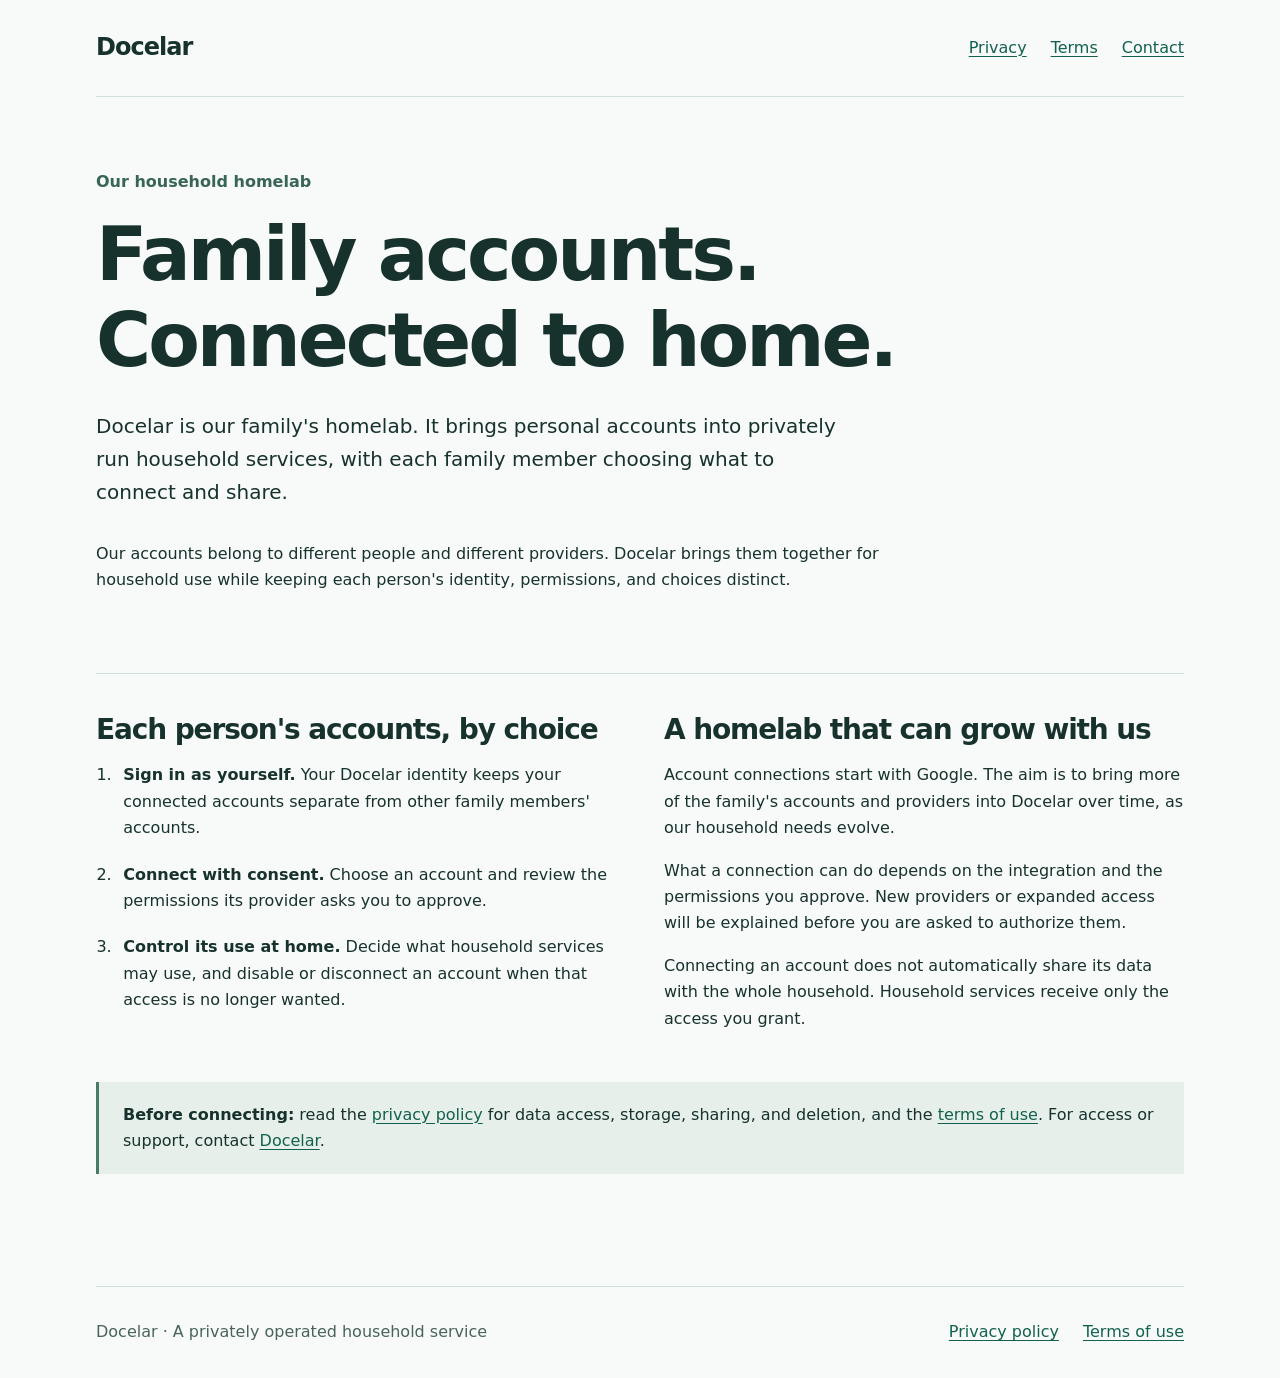
==== index.html @ 4ddb5891 "Publish the public Docelar site" ====
<!doctype html>
<html lang="en">
<head>
  <meta charset="utf-8">
  <meta name="viewport" content="width=device-width,initial-scale=1">
  <meta name="robots" content="noindex, nofollow, noarchive">
  <meta name="description" content="Docelar is our family's household homelab, connecting personal accounts to privately run services with consent and control.">
  <title>Docelar · Our household homelab</title>
  <link rel="stylesheet" href="/styles.css">
</head>
<body>
  <a class="skip" href="#main">Skip to content</a>
  <header><a class="brand" href="/">Docelar</a><nav aria-label="Main"><a href="/privacy/">Privacy</a><a href="/terms/">Terms</a><a href="mailto:contact@docelar.net">Contact</a></nav></header>
  <main id="main">
    <section class="hero" aria-labelledby="title">
      <p class="eyebrow">Our household homelab</p>
      <h1 id="title">Family accounts.<br>Connected to home.</h1>
      <p class="lead">Docelar is our family's homelab. It brings personal accounts into privately run household services, with each family member choosing what to connect and share.</p>
      <p>Our accounts belong to different people and different providers. Docelar brings them together for household use while keeping each person's identity, permissions, and choices distinct.</p>
    </section>
    <div class="split">
      <section aria-labelledby="how"><h2 id="how">Each person's accounts, by choice</h2><ol class="steps"><li><strong>Sign in as yourself.</strong> Your Docelar identity keeps your connected accounts separate from other family members' accounts.</li><li><strong>Connect with consent.</strong> Choose an account and review the permissions its provider asks you to approve.</li><li><strong>Control its use at home.</strong> Decide what household services may use, and disable or disconnect an account when that access is no longer wanted.</li></ol></section>
      <section aria-labelledby="permissions"><h2 id="permissions">A homelab that can grow with us</h2><p>Account connections start with Google. The aim is to bring more of the family's accounts and providers into Docelar over time, as our household needs evolve.</p><p>What a connection can do depends on the integration and the permissions you approve. New providers or expanded access will be explained before you are asked to authorize them.</p><p>Connecting an account does not automatically share its data with the whole household. Household services receive only the access you grant.</p></section>
    </div>
    <aside class="note"><strong>Before connecting:</strong> read the <a href="/privacy/">privacy policy</a> for data access, storage, sharing, and deletion, and the <a href="/terms/">terms of use</a>. For access or support, contact <a href="mailto:contact@docelar.net">Docelar</a>.</aside>
  </main>
  <footer><span>Docelar · A privately operated household service</span><div class="link-list"><a href="/privacy/">Privacy policy</a><a href="/terms/">Terms of use</a></div></footer>
</body>
</html>
---- styles.css ----
:root{font-family:system-ui,-apple-system,BlinkMacSystemFont,"Segoe UI",sans-serif;color:#17322d;background:#f7faf9;font-size:100%;line-height:1.65}*{box-sizing:border-box}body{margin:0}a{color:#12614e;text-underline-offset:.2em}a:hover{color:#103d32}a:focus-visible{outline:3px solid #b7791f;outline-offset:5px}header,main,footer{width:min(100% - 3rem,68rem);margin-inline:auto}header{display:flex;align-items:center;justify-content:space-between;gap:1.5rem;padding:1.75rem 0;border-bottom:1px solid #d1dfda}.brand{font-weight:750;letter-spacing:-.04em;font-size:1.5rem;text-decoration:none;color:#17322d}nav{display:flex;gap:1.5rem;flex-wrap:wrap}nav a{font-size:1rem}main{padding:4.5rem 0 5rem}.eyebrow{font-size:1rem;font-weight:650;color:#386557;margin:0 0 1rem}h1,h2,h3{line-height:1.15;letter-spacing:-.04em}h1{font-size:clamp(2.6rem,6vw,4.7rem);max-width:17ch;margin:0 0 1.6rem}h2{font-size:1.75rem;margin:0 0 1rem}h3{font-size:1.2rem}.lead{font-size:1.25rem;max-width:47rem;margin-bottom:2rem}.hero{padding-bottom:4rem;max-width:54rem}.button{display:inline-block;background:#173f33;color:#fff;border-radius:.4rem;padding:.7rem 1.15rem;text-decoration:none;font-weight:600}.button:hover{background:#245b49;color:white}.split{display:grid;grid-template-columns:1fr 1fr;gap:3rem;border-top:1px solid #d1dfda;padding-top:2.5rem}.steps{padding-left:1.3rem}.steps li{padding:0 0 1.25rem .4rem}.note{padding:1.25rem 1.5rem;background:#e6efea;border-left:3px solid #487b64;margin:2rem 0}.prose{max-width:48rem}.prose h1{font-size:clamp(2.4rem,5vw,3.5rem);max-width:none}.prose h2{margin-top:2.5rem;font-size:1.5rem}.prose li{margin-bottom:.65rem}.updated{color:#486459;font-size:1rem}.link-list{display:flex;gap:1.5rem;flex-wrap:wrap}footer{padding:2rem 0;border-top:1px solid #d1dfda;display:flex;justify-content:space-between;gap:1.5rem;flex-wrap:wrap;color:#486459;font-size:1rem}.skip{position:absolute;left:1rem;top:-5rem;background:white;padding:.7rem}.skip:focus{top:1rem}@media(max-width:42rem){header{align-items:flex-start;flex-direction:column;gap:.75rem}main{padding-top:3rem}.hero{padding-bottom:2.5rem}.split{grid-template-columns:1fr;gap:1.5rem}nav,.link-list{gap:1rem}header,main,footer{width:calc(100% - 2rem)}}
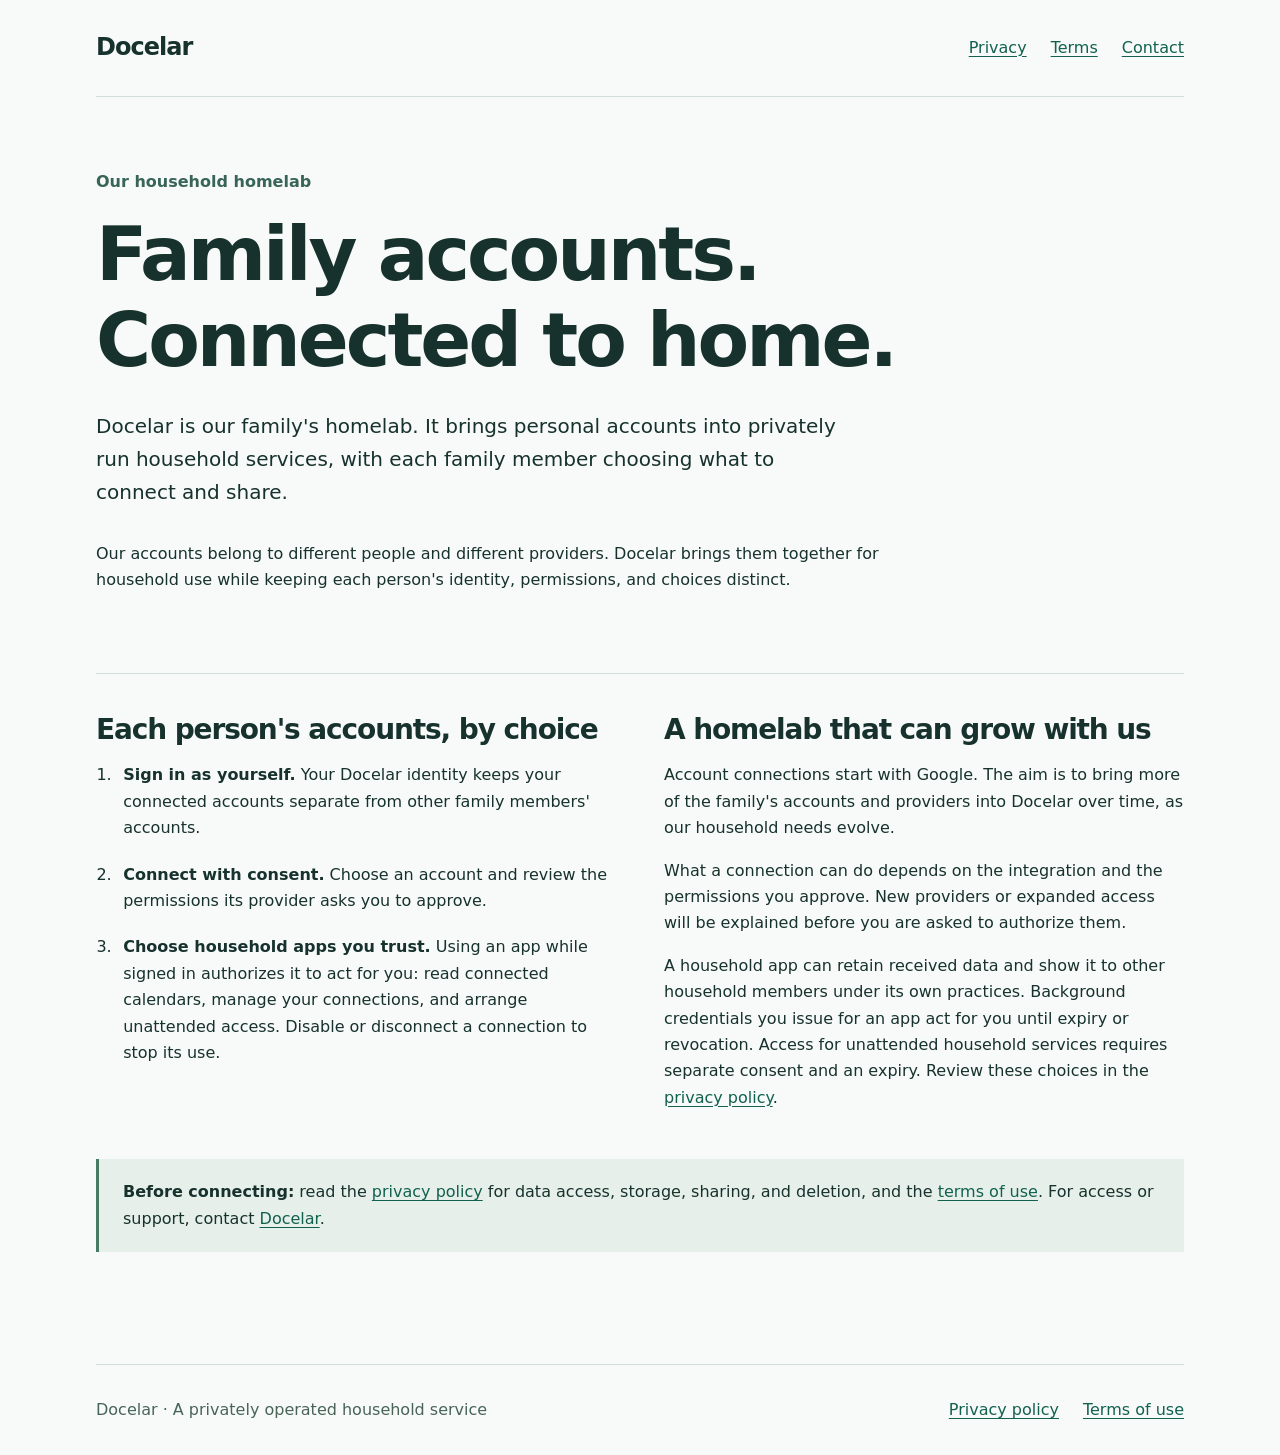
==== commit e064787e: "Publish the public Docelar site" ====
--- a/index.html
+++ b/index.html
@@ -19,8 +19,8 @@
       <p>Our accounts belong to different people and different providers. Docelar brings them together for household use while keeping each person's identity, permissions, and choices distinct.</p>
     </section>
     <div class="split">
-      <section aria-labelledby="how"><h2 id="how">Each person's accounts, by choice</h2><ol class="steps"><li><strong>Sign in as yourself.</strong> Your Docelar identity keeps your connected accounts separate from other family members' accounts.</li><li><strong>Connect with consent.</strong> Choose an account and review the permissions its provider asks you to approve.</li><li><strong>Control its use at home.</strong> Decide what household services may use, and disable or disconnect an account when that access is no longer wanted.</li></ol></section>
-      <section aria-labelledby="permissions"><h2 id="permissions">A homelab that can grow with us</h2><p>Account connections start with Google. The aim is to bring more of the family's accounts and providers into Docelar over time, as our household needs evolve.</p><p>What a connection can do depends on the integration and the permissions you approve. New providers or expanded access will be explained before you are asked to authorize them.</p><p>Connecting an account does not automatically share its data with the whole household. Household services receive only the access you grant.</p></section>
+      <section aria-labelledby="how"><h2 id="how">Each person's accounts, by choice</h2><ol class="steps"><li><strong>Sign in as yourself.</strong> Your Docelar identity keeps your connected accounts separate from other family members' accounts.</li><li><strong>Connect with consent.</strong> Choose an account and review the permissions its provider asks you to approve.</li><li><strong>Choose household apps you trust.</strong> Using an app while signed in authorizes it to act for you: read connected calendars, manage your connections, and arrange unattended access. Disable or disconnect a connection to stop its use.</li></ol></section>
+      <section aria-labelledby="permissions"><h2 id="permissions">A homelab that can grow with us</h2><p>Account connections start with Google. The aim is to bring more of the family's accounts and providers into Docelar over time, as our household needs evolve.</p><p>What a connection can do depends on the integration and the permissions you approve. New providers or expanded access will be explained before you are asked to authorize them.</p><p>A household app can retain received data and show it to other household members under its own practices. Background credentials you issue for an app act for you until expiry or revocation. Access for unattended household services requires separate consent and an expiry. Review these choices in the <a href="/privacy/">privacy policy</a>.</p></section>
     </div>
     <aside class="note"><strong>Before connecting:</strong> read the <a href="/privacy/">privacy policy</a> for data access, storage, sharing, and deletion, and the <a href="/terms/">terms of use</a>. For access or support, contact <a href="mailto:contact@docelar.net">Docelar</a>.</aside>
   </main>
